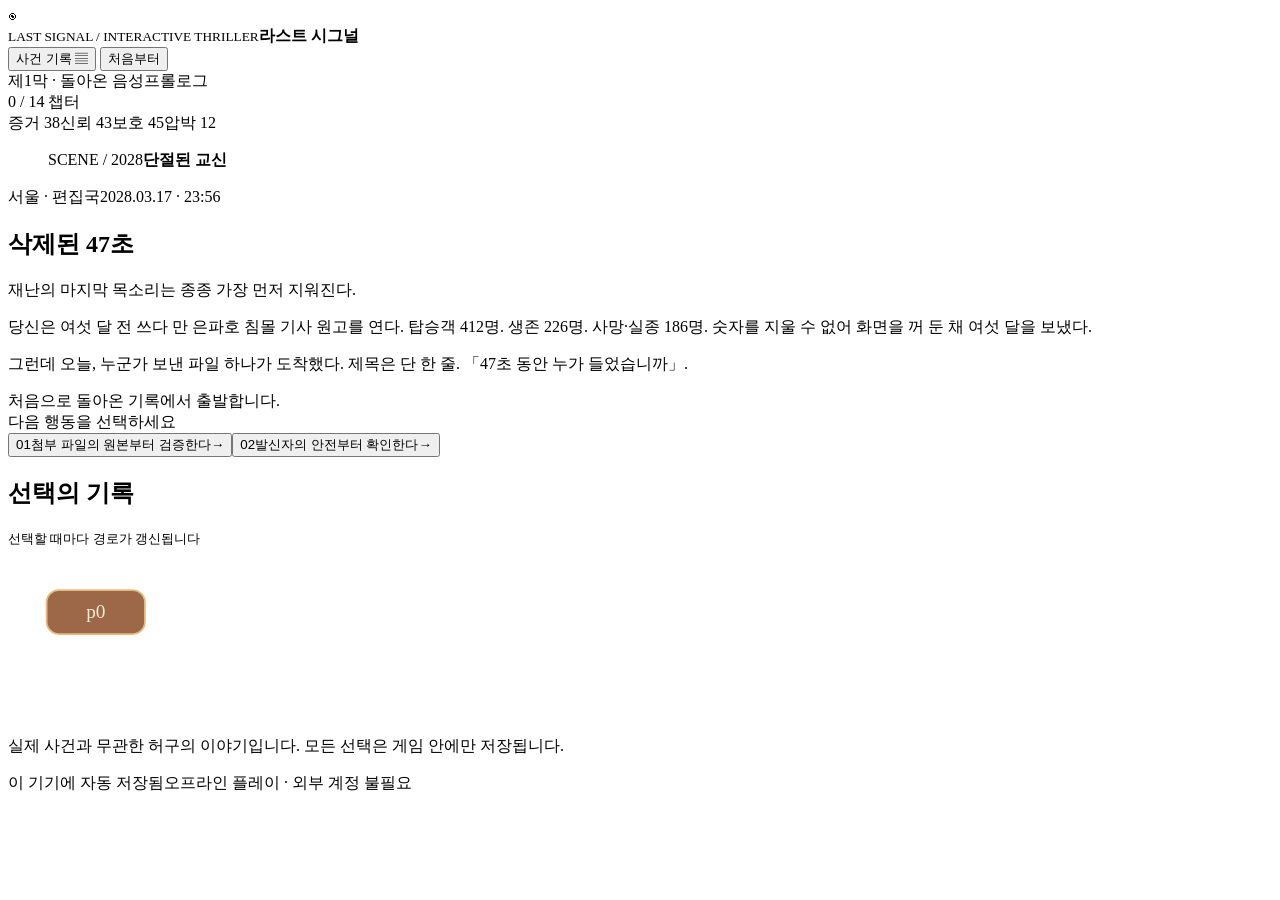
==== reboot/index.html @ 9aeea870 "feat(reboot): accessible game screen, casefile and mobile-first choice UI" ====
<!doctype html>
<html lang="ko">
<head>
 <meta charset="utf-8">
 <meta name="viewport" content="width=device-width,initial-scale=1,viewport-fit=cover">
 <meta name="theme-color" content="#0d1924">
 <meta name="description" content="라스트 시그널: 여객선 은파호 침몰 이후 여섯 달, 취재 기자가 진실과 사람 사이에서 선택하는 심리·범죄 스릴러.">
 <title>라스트 시그널 · 마지막 47초</title>
 <link rel="stylesheet" href="./style.css">
 <script src="./story.js" defer></script>
 <script src="./engine.js" defer></script>
</head>
<body>
 <div class="shell">
  <header class="header">
   <div class="brand">
    <span class="brand-mark" aria-hidden="true">◉</span>
    <div><small>LAST SIGNAL / INTERACTIVE THRILLER</small><strong>라스트 시그널</strong></div>
   </div>
   <div class="header-actions">
    <button type="button" class="subtle" id="boardBtn" aria-controls="dossier" aria-expanded="false">사건 기록 <span aria-hidden="true">▤</span></button>
    <button type="button" class="subtle desktop" id="restartBtn">처음부터</button>
   </div>
  </header>
  <main id="gameMain" class="game" tabindex="-1">
   <div class="chapter-line">
    <div class="chapter-text"><span id="actChip">제1막 · 돌아온 음성</span><span id="chapterChip">프롤로그</span></div>
    <div class="progress-meta"><span id="progressText">0 / 14 챕터</span><div class="progress-track"><i id="progressBar"></i></div></div>
   </div>
   <div id="topStats" class="stats" aria-label="현재 취재 상황"></div>
   <figure id="art" class="visual mood-radio" role="img" aria-label="단절된 교신을 표현한 분위기 배경">
    <div class="horizon"></div><div class="shimmer"></div>
    <div class="signal" aria-hidden="true"><i></i><i></i><i></i><i></i><i></i><i></i><i></i><i></i><i></i><i></i><i></i></div>
    <figcaption><span>SCENE / 2028</span><b id="artName">단절된 교신</b></figcaption>
   </figure>
   <article id="scene" class="story">
    <div class="scene-meta"><span id="sceneLocation">서울 · 편집국</span><time id="sceneTime">2028.03.17</time></div>
    <h1 id="sceneTitle">삭제된 47초</h1>
    <section id="sceneText" class="story-text" aria-live="polite"></section>
    <aside id="feedback" class="choice-feedback" aria-live="polite"></aside>
    <section id="choices" class="choices" aria-label="선택지"></section>
    <section id="endingSummary" class="ending-summary" hidden></section>
    <button id="restartEnding" type="button" class="end-restart" hidden>새로운 선택으로 다시 시작하기</button>
   </article>
   <section class="route-panel" aria-label="최근 결정 경로">
    <div class="route-heading"><h2>선택의 기록</h2><small>선택할 때마다 경로가 갱신됩니다</small></div>
    <svg id="decisionGraph" viewBox="0 0 720 96" preserveAspectRatio="xMidYMid meet"></svg>
   </section>
   <p class="disclaimer">실제 사건과 무관한 허구의 이야기입니다. 모든 선택은 게임 안에만 저장됩니다.</p>
  </main>
  <footer class="footer"><span id="saveStatus">이 기기에 자동 저장됨</span><span>오프라인 플레이 · 외부 계정 불필요</span></footer>
 </div>
 <div id="dossier" class="overlay" role="dialog" aria-modal="true" aria-label="사건 기록과 등장인물" hidden>
  <div class="dossier">
   <header class="dossier-header"><div><small>INVESTIGATION DOSSIER</small><h2>은파호 사건 기록</h2></div><button id="closeBoard" type="button" class="close" aria-label="닫기">✕</button></header>
   <p class="dossier-lede">2027년 9월 18일 침몰 · 탑승 412명 · 사망·실종 186명 · 생존 226명. 사건으로부터 6개월이 흐른 시점입니다.</p>
   <div class="dossier-grid">
    <section><h3>확인한 증거</h3><ul id="evidenceList" class="record-list"></ul></section>
    <section><h3>주요 인물과 신뢰</h3><ul id="contactsList" class="contact-list"></ul></section>
    <section><h3>최근 선택</h3><ul id="timeline" class="timeline-list"></ul></section>
    <section><h3>챕터 진행</h3><ol id="chapterList" class="chapter-list"></ol></section>
   </div>
   <div class="dossier-actions"><button id="exportBtn" type="button">저장 파일 내보내기</button><button id="importBtn" type="button">저장 파일 불러오기</button><button id="restartBoard" type="button" hidden></button><input id="importFile" type="file" accept=".json,application/json" hidden></div>
  </div>
 </div>
</body>
</html>
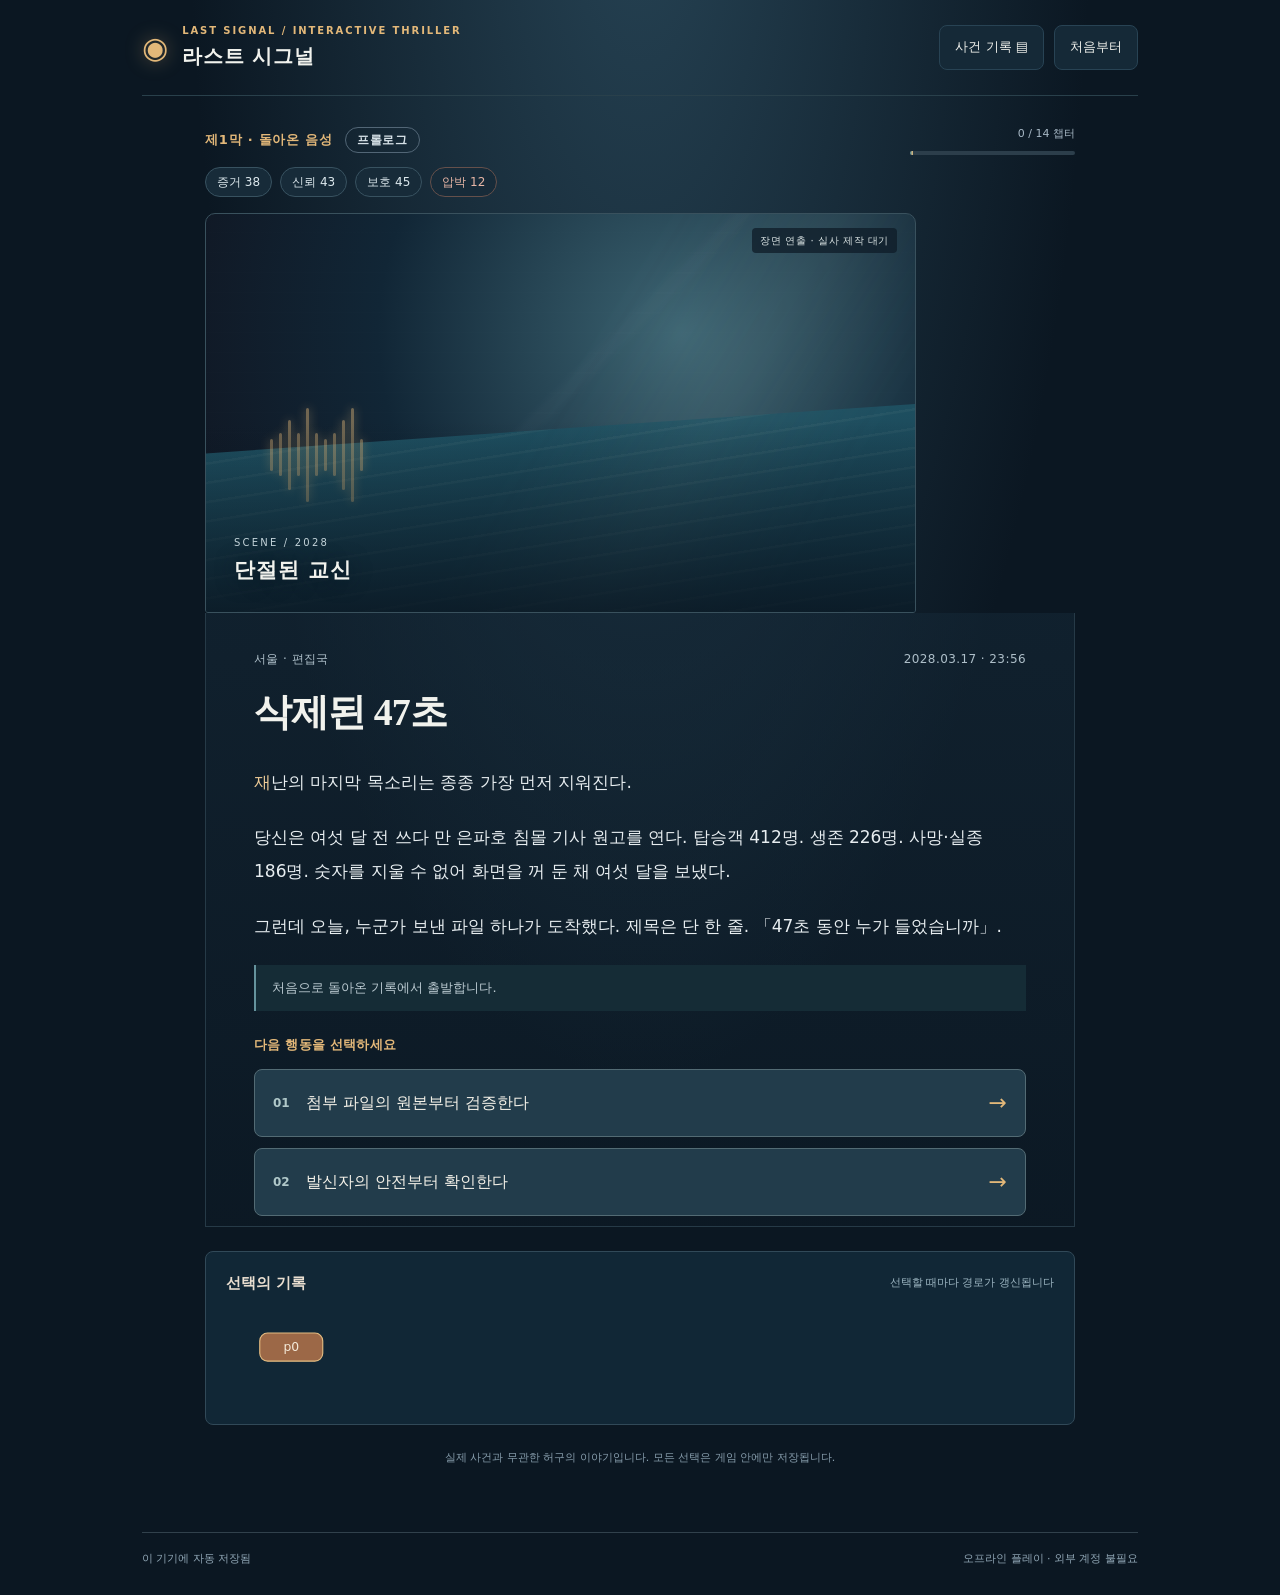
==== commit 47f61ee8: "feat(g2): mount media manifest, cinema renderer and separate fallbacks in reboot HTML" ====
--- a/reboot/index.html
+++ b/reboot/index.html
@@ -7,7 +7,10 @@
  <meta name="description" content="라스트 시그널: 여객선 은파호 침몰 이후 여섯 달, 취재 기자가 진실과 사람 사이에서 선택하는 심리·범죄 스릴러.">
  <title>라스트 시그널 · 마지막 47초</title>
  <link rel="stylesheet" href="./style.css">
+ <link rel="stylesheet" href="./cinema.css">
  <script src="./story.js" defer></script>
+ <script src="./media/manifest.js" defer></script>
+ <script src="./cinema.js" defer></script>
  <script src="./engine.js" defer></script>
 </head>
 <body>
@@ -31,6 +34,9 @@
    <figure id="art" class="visual mood-radio" role="img" aria-label="단절된 교신을 표현한 분위기 배경">
     <div class="horizon"></div><div class="shimmer"></div>
     <div class="signal" aria-hidden="true"><i></i><i></i><i></i><i></i><i></i><i></i><i></i><i></i><i></i><i></i><i></i></div>
+    <div id="cinemaTableau" class="cinema-tableau" aria-hidden="true"></div>
+    <div id="cinemaLayer" class="cinema-layer" aria-hidden="true"></div>
+    <span id="cinemaMediaStatus" class="cinema-media-status">장면 연출 · 실사 제작 대기</span>
     <figcaption><span>SCENE / 2028</span><b id="artName">단절된 교신</b></figcaption>
    </figure>
    <article id="scene" class="story">
--- a/reboot/style.css
+++ b/reboot/style.css
@@ -0,0 +1,25 @@
+@import url('data:text/css,'); /* no network font dependencies */
+:root{color-scheme:dark;--bg:#0b1722;--layer:#102332;--edge:#284354;--text:#f1f2ed;--muted:#a8b9c6;--accent:#e3b879;--sea:#528d98;--ok:#c4d6d8;font-family:Pretendard,"Noto Sans KR","Malgun Gothic",system-ui,-apple-system,sans-serif}
+*{box-sizing:border-box}html{scroll-behavior:auto}body{margin:0;min-height:100vh;background:radial-gradient(ellipse at 50% -10%,#264354 0%,transparent 50%),var(--bg);color:var(--text);line-height:1.7;font-size:16px}
+button{font:inherit;cursor:pointer;color:inherit}button:focus-visible{outline:3px solid var(--accent);outline-offset:3px}button:disabled{cursor:wait;opacity:.55}[hidden]{display:none!important}
+.shell{max-width:1060px;margin:auto;padding:0 32px}
+.header{min-height:96px;display:flex;align-items:center;justify-content:space-between;border-bottom:1px solid #29404b;gap:12px}
+.brand{display:flex;align-items:center;gap:14px}.brand-mark{font-size:30px;color:var(--accent);text-shadow:0 0 20px #e3b87966}.brand small,.dossier-header small{display:block;letter-spacing:.19em;color:var(--accent);font-size:10px;font-weight:700}.brand strong{font-size:20px;letter-spacing:.04em;font-weight:750}
+.header-actions{display:flex;gap:10px}.subtle{background:#152937;border:1px solid var(--edge);padding:10px 15px;border-radius:8px;font-size:13px}.subtle:hover{border-color:#82a0ab}
+.game{max-width:870px;margin:auto;padding-bottom:40px}.chapter-line{display:flex;align-items:center;justify-content:space-between;gap:20px;margin:29px 0 12px}.chapter-text{display:flex;align-items:center;gap:12px;flex-wrap:wrap;font-size:13px;font-weight:700;letter-spacing:.06em;color:var(--accent)}#chapterChip{border:1px solid #526676;border-radius:20px;padding:2px 11px;color:#d5e0e6;font-size:12px}.progress-meta{width:165px;color:var(--muted);text-align:right;font-size:11px}.progress-track{background:#2c3e4b;height:4px;border-radius:8px;margin-top:7px;overflow:hidden}.progress-track i{display:block;width:2%;height:100%;background:linear-gradient(90deg,var(--sea),var(--accent));transition:width .3s}
+.stats{display:flex;gap:8px;flex-wrap:wrap;margin-bottom:16px}.stat-pill{font-size:12px;padding:4px 11px;border:1px solid #385260;background:#172b39;border-radius:20px;color:#dce8ed}.stat-pill[data-stat=heat]{color:#e7b6a6;border-color:#65504b}
+.visual{margin:0;position:relative;overflow:hidden;isolation:isolate;height:clamp(195px,37vw,340px);border:1px solid #39515d;background:linear-gradient(165deg,#243e4d,#172432 54%,#0b151f);border-radius:10px 10px 3px 3px}
+.visual:before{content:'';position:absolute;inset:0;background:repeating-linear-gradient(0deg,transparent 0 18px,#fafafa06 19px 20px),linear-gradient(135deg,transparent 47%,#8293a422 48% 49%,transparent 50%);opacity:.35}
+.visual:after{content:'';position:absolute;inset:0;background:linear-gradient(180deg,#0a141700 52%,#091520ca 100%);pointer-events:none}
+.horizon{position:absolute;inset:54% -15% -25%;transform:rotate(-4deg);background:repeating-linear-gradient(175deg,#b6c4b70e 0 2px,transparent 3px 19px),linear-gradient(#1e4f60,#112d3d)}
+.shimmer{position:absolute;width:40%;height:150%;left:52%;top:-25%;transform:rotate(32deg);background:linear-gradient(90deg,transparent,#b1c6bd13,transparent);filter:blur(14px);animation:glow 8s ease-in-out infinite alternate}
+.signal{position:absolute;left:9%;bottom:27%;height:25%;display:flex;align-items:center;gap:6px;opacity:.46}.signal i{width:3px;height:var(--h,32%);background:var(--accent);box-shadow:0 0 10px var(--accent);border-radius:3px}.signal i:nth-child(3n){--h:70%}.signal i:nth-child(2n){--h:43%}.signal i:nth-child(5n){--h:95%}
+.visual figcaption{position:absolute;z-index:1;left:28px;bottom:23px;display:flex;flex-direction:column;gap:2px}.visual figcaption span{font-size:10px;letter-spacing:.22em;color:#c4d4da}.visual figcaption b{font-size:21px;letter-spacing:.04em;font-weight:600;text-shadow:0 1px 20px #071521}
+.mood-harbor{background:linear-gradient(180deg,#586e79,#263f4e 49%,#111e2b)}.mood-sea,.mood-deck{background:linear-gradient(180deg,#304b62,#142e42 49%,#06151e)}.mood-radio,.mood-server{background:radial-gradient(circle at 67% 30%,#3c6472,#112636 55%,#101521)}.mood-newsroom,.mood-hotel{background:linear-gradient(135deg,#403e42,#243a46 50%,#131c28)}.mood-parking,.mood-warehouse,.mood-archive{background:linear-gradient(125deg,#48585c,#243343 50%,#121b27)}.mood-hospital{background:linear-gradient(150deg,#7b8d87,#314d59 44%,#182b38)}.mood-city{background:linear-gradient(135deg,#70534f,#37404c 44%,#151b2b)}.mood-tower{background:radial-gradient(circle at 68% 30%,#735c50,#223848 40%,#0e1827)}.mood-evidence{background:linear-gradient(145deg,#35434b,#202c3e 50%,#141d28)}
+.story{padding:36px clamp(15px,5vw,48px) 10px;background:linear-gradient(180deg,#15293888,#10222f27);border:1px solid #263a47;border-top:0}.scene-meta{display:flex;justify-content:space-between;gap:12px;flex-wrap:wrap;font-size:12px;color:#aebfc9;letter-spacing:.035em}h1{font-family:"Noto Serif KR","Batang",Georgia,serif;font-size:clamp(27px,4.8vw,38px);line-height:1.35;margin:18px 0 26px;letter-spacing:-.025em;font-weight:700}.story-text p{font-size:17px;line-height:2.0;word-break:keep-all;overflow-wrap:break-word;margin:0 0 21px;color:#e7edf0}.story-text .lead:first-letter{color:#efcc97}.echo{margin:26px 0;padding:18px 21px;border-left:3px solid #ca9862;background:#263340a1}.echo strong{color:var(--accent);font-size:12px;letter-spacing:.06em}.echo p{font-size:14px;margin:8px 0 0;color:#d0dde2;line-height:1.8}
+.choice-feedback{margin:22px 0 20px;padding:12px 16px;border-left:2px solid #65939d;color:#bbcad1;font-size:13px;background:#152c36}.choices{display:grid;gap:11px;padding-top:3px}.choice-heading{font-size:13px;color:var(--accent);font-weight:700;letter-spacing:.02em;margin:0 0 2px}.choice{display:flex;align-items:center;text-align:left;gap:16px;background:#223c4b;color:#f5f2e9;border:1px solid #536b74;border-radius:8px;min-height:68px;padding:13px 18px;transition:background .18s,border-color .18s,transform .18s}.choice:hover{background:#2b4b58;border-color:#e1b77d;transform:translateY(-1px)}.choice-num{font-size:12px;color:#b0c8c9;font-weight:700;flex:none}.choice-label{font-size:16px;line-height:1.5;flex:1}.choice-arrow{font-size:22px;color:var(--accent)}.end-label{font-size:14px;color:#d9c099;padding:14px 0}.ending-summary{margin:20px 0;padding:16px 20px;background:#233845;border:1px solid #435b65}.ending-summary h3{margin:0 0 9px;color:var(--accent)}.ending-summary p{margin:0 0 8px;color:#dae6e7}.end-restart{display:block;width:100%;border:1px solid var(--accent);background:#684e39;padding:17px 10px;margin:16px 0;border-radius:7px;font-weight:700}
+.route-panel{border:1px solid #314958;border-radius:8px;margin:24px 0 12px;padding:19px 20px 10px;background:#112736}.route-heading{display:flex;align-items:center;justify-content:space-between;gap:10px}.route-heading h2{font-size:15px;margin:0;color:#e9ded0}.route-heading small{font-size:11px;color:#9eb7c3}.route-panel svg{display:block;width:100%;height:auto;max-height:108px;margin-top:10px}
+.disclaimer{text-align:center;font-size:11px;color:#879dac;margin:24px 0}.footer{display:flex;justify-content:space-between;gap:12px;color:#91a7b6;border-top:1px solid #31414c;padding:17px 0 26px;font-size:11px}
+.overlay{position:fixed;z-index:50;inset:0;background:#030e16de;backdrop-filter:blur(7px);display:flex;align-items:center;justify-content:center;padding:18px}.dossier{width:min(940px,100%);max-height:min(93vh,1000px);overflow:auto;overscroll-behavior:contain;background:#152735;border:1px solid #6c7471;border-radius:10px;box-shadow:0 24px 65px #0009;padding:28px 28px 34px}.dossier-header{display:flex;justify-content:space-between;align-items:center;gap:10px;border-bottom:1px solid var(--edge);padding-bottom:13px}.dossier-header h2{margin:2px 0;font-size:22px}.close{background:transparent;border:1px solid #5f737e;border-radius:6px;padding:7px 11px}.dossier-lede{font-size:13px;color:#bdcdd5;margin:16px 0 25px;line-height:1.85}.dossier-grid{display:grid;grid-template-columns:1fr 1fr;gap:23px}.dossier-grid section{min-width:0}.dossier-grid h3{font-size:15px;color:var(--accent);margin:0 0 10px}.dossier-grid ul,.dossier-grid ol{padding:0;margin:0;list-style:none;display:grid;gap:8px}.dossier-grid li{background:#203747;padding:9px 12px;border-left:2px solid #6b8796;font-size:13px;line-height:1.55}.dossier-grid li.quiet{color:#97b0bd}.contact strong{display:block;font-size:15px}.contact small{display:block;color:#becad1}.contact span{display:block;color:#91abb8;font-size:12px;margin:4px 0 8px}.contact-meter{height:4px;background:#41505a;border-radius:2px}.contact-meter i{height:100%;display:block;background:#d5b682}.timeline-list li strong{display:block;color:#dfc69e}.timeline-list li span{color:#c6d2d8}.chapter-list li.locked{opacity:.47}.chapter-list li.reached{border-left-color:var(--accent)}.dossier-actions{display:flex;flex-wrap:wrap;gap:12px;border-top:1px solid var(--edge);margin-top:28px;padding-top:19px}.dossier-actions button{border:1px solid #637983;background:#1e3d4b;padding:11px 14px;border-radius:5px;font-size:13px}
+@keyframes glow{from{opacity:.45;transform:translateX(-10%) rotate(32deg)}to{opacity:1;transform:translateX(9%) rotate(32deg)}}@media(prefers-reduced-motion:reduce){*,*:before,*:after{animation:none!important;transition:none!important;scroll-behavior:auto!important}}
+@media(max-width:600px){body{font-size:15px}.shell{padding:0 14px}.header{min-height:73px}.brand{gap:8px}.brand-mark{font-size:22px}.brand small{font-size:8px;letter-spacing:.1em}.brand strong{font-size:17px}.desktop{display:none}.subtle{padding:9px 11px;font-size:12px}.chapter-line{margin:17px 0 11px}.progress-meta{width:96px;flex:none}.visual{height:210px}.visual figcaption{left:18px;bottom:15px}.visual figcaption b{font-size:18px}.story{padding:22px 17px 15px}.scene-meta{font-size:11px}.story h1{margin:14px 0 21px}.story-text p{font-size:16px;line-height:1.93;margin-bottom:18px}.choice{padding:14px 13px;min-height:68px;gap:11px}.choice-label{font-size:15px}.route-panel{padding:15px 9px 4px}.route-heading{padding:0 8px}.route-heading small{font-size:10px}.footer{font-size:10px;flex-wrap:wrap}.dossier{padding:16px 15px 25px;max-height:94vh}.dossier-grid{grid-template-columns:1fr;gap:20px}.dossier-header h2{font-size:19px}.dossier-actions{display:grid;grid-template-columns:1fr 1fr;gap:8px}.dossier-actions button{font-size:12px}}
--- a/reboot/cinema.css
+++ b/reboot/cinema.css
@@ -0,0 +1,50 @@
+/* Reboot G2: honest atmospheric stand-ins until individual film stills are committed.
+ * These are CSS sets, NEVER described as completed photographs or actor motion.
+ */
+.visual{isolation:isolate;aspect-ratio:16/9;height:auto;min-height:195px;max-height:400px}
+.cinema-tableau,.cinema-layer{position:absolute;inset:0;overflow:hidden;pointer-events:none}
+.cinema-tableau{z-index:1}.cinema-layer{z-index:3}
+.cinema-layer .cinema-image,.cinema-layer .cinema-video{
+ display:block;position:absolute;inset:0;width:100%;height:100%;object-fit:cover;object-position:center;
+ background:#121c26;
+}
+.cinema-layer .cinema-video{z-index:2}
+.cinema-real .horizon,.cinema-real .signal,.cinema-real .shimmer{display:none}
+.visual.cinema-real:before{opacity:0}
+.visual:after{z-index:4}
+.visual figcaption{z-index:5!important}
+.cinema-media-status{position:absolute;right:18px;top:14px;z-index:5;color:#dde6e6;background:#0e1b27bf;font-size:10px;letter-spacing:.06em;border-radius:4px;padding:4px 8px;pointer-events:none}
+.cinema-set{position:absolute;inset:0;overflow:hidden}
+.cinema-tableau[hidden]{display:none}
+.cinema-tableau[data-setting=newsroom]~.cinema-layer{filter:none}
+.cinema-newsroom{background:linear-gradient(180deg,#243e50 0%,#121c2b 80%)}
+.newsroom-window{position:absolute;inset:5% 8% 13% 17%;background:repeating-linear-gradient(90deg,transparent 0 25%,#0e1d2c 25.3% 26.4%),linear-gradient(165deg,#314d5a55,#111c2b99);border:9px solid #1d303d;box-shadow:inset 0 0 45px #1c344d,0 0 18px #061424aa}
+.newsroom-city{position:absolute;bottom:24%;left:15%;width:75%;height:38%;background:repeating-linear-gradient(90deg,#0e1c2d 0 23px,#233e4a 24px 42px,#132334 44px 55px);clip-path:polygon(0 55%,9% 58%,9% 27%,20% 27%,20% 42%,30% 42%,30% 6%,44% 6%,44% 48%,54% 48%,54% 20%,65% 20%,65% 38%,79% 38%,79% 0%,91% 0%,91% 50%,100% 50%,100% 100%,0 100%);opacity:.65}
+.newsroom-desk{position:absolute;bottom:0;left:0;width:100%;height:24%;background:linear-gradient(170deg,#3b4650,#131923 43%,#0a141e);transform:skewY(-2deg);box-shadow:0 -12px 36px #0007}
+.newsroom-monitor{position:absolute;width:39%;height:40%;bottom:14%;left:35%;transform:perspective(430px) rotateY(-13deg) rotateX(2deg);border:10px solid #101b26;border-radius:5px;background:radial-gradient(circle at 50% 70%,#215c6a,#0d202a 65%);box-shadow:10px 15px 20px #000b,0 0 45px #8dbbb018}
+.newsroom-monitor:before{content:'';position:absolute;left:7%;top:44%;width:86%;height:14%;background:repeating-linear-gradient(90deg,#91bfc0 0 2px,transparent 2px 9px);opacity:.55;mask-image:linear-gradient(90deg,transparent,#fff 18%,#fff 81%,transparent)}
+.newsroom-led{position:absolute;left:53%;bottom:13%;width:7px;height:7px;border-radius:50%;background:#f7a878;box-shadow:0 0 25px 7px #fc85562c}
+.cinema-evidence{background:radial-gradient(circle at 62% 18%,#54616a,#293642 53%,#121d2b)}
+.cinema-evidence:before{content:'';position:absolute;inset:0;background:repeating-linear-gradient(0deg,#0000 0 25px,#00000009 26px 27px);transform:rotate(-6deg)}
+.dossier-sheet{position:absolute;width:35%;height:64%;left:25%;top:22%;background:linear-gradient(135deg,#8c9796,#566574 80%);transform:rotate(-9deg);box-shadow:10px 20px 30px #0b131cc9;border-radius:2px}
+.dossier-sheet:before{content:'';position:absolute;left:13%;top:19%;width:72%;height:2px;background:#2b495888;box-shadow:0 13px 0 #2b495866,0 26px 0 #2b495888,0 55px 0 #2b495855,0 68px 0 #2b495866}
+.dossier-sheet.sheet-b{left:43%;top:28%;transform:rotate(11deg);background:linear-gradient(135deg,#b0b4a7,#687c81 80%)}
+.dossier-mug{position:absolute;left:13%;bottom:13%;width:15%;height:22%;border-radius:8px 8px 40% 40%;background:radial-gradient(ellipse at 45% 12%,#1a252f 0 22%,#a6b1ac 24% 31%,#313c4a 34%);filter:drop-shadow(5px 12px 8px #0b1218)}
+.dossier-light{position:absolute;width:55%;height:95%;top:-40%;right:-10%;background:radial-gradient(ellipse,#cfc8a52b,transparent 60%);filter:blur(10px)}
+.cinema-rooftop{background:linear-gradient(#182c46,#334a60 55%,#161f30 56%,#101b28)}
+.roof-cloud{position:absolute;inset:0 0 33%;background:radial-gradient(ellipse at 31% 73%,#a3acaf32,#20334e 55%,transparent 65%),radial-gradient(ellipse at 81% 12%,#a1a5af28,#15283f 58%,transparent 70%);opacity:.7}
+.roof-city{position:absolute;bottom:20%;width:100%;height:44%;background:repeating-linear-gradient(90deg,#132134 0 16px,#213649 16px 36px,#0e1b2b 36px 65px);clip-path:polygon(0 61%,12% 61%,12% 14%,20% 14%,20% 51%,28% 51%,28% 25%,40% 25%,40% 40%,52% 40%,52% 3%,62% 3%,62% 47%,73% 47%,73% 30%,85% 30%,85% 52%,100% 52%,100% 100%,0 100%)}
+.roof-rail{position:absolute;bottom:17%;left:-10%;height:7px;width:120%;background:#82929b;box-shadow:0 48px 0 #182b3a,0 6px 5px #101723;transform:rotate(-1deg)}
+.roof-rail:before{content:'';position:absolute;left:20%;top:2px;height:70px;width:7px;background:#82929b;box-shadow:180px 0 0 #82929b,360px 0 0 #82929b,540px 0 0 #82929b}
+.roof-beacon{position:absolute;right:21%;top:18%;width:5px;height:47%;background:#162435}.roof-beacon:before{content:'';position:absolute;left:-4px;top:-7px;width:13px;height:10px;border-radius:6px;background:#ce5e4c;box-shadow:0 0 40px 12px #ea6c443f}
+.roof-rain{position:absolute;inset:-40%;transform:rotate(15deg);background:repeating-linear-gradient(90deg,transparent 0 22px,#cfdee422 23px 24px,transparent 25px 48px);animation:cinema-rain 1.6s linear infinite;opacity:.25}
+.cinema-memorial{background:linear-gradient(180deg,#798d9b,#a5a89e 41%,#455d70 42%,#263f50 55%,#3b4145 57%,#1c2731 100%)}
+.memorial-sky{position:absolute;inset:0 0 52%;background:radial-gradient(ellipse at 45% 40%,#d6bc9666,transparent 70%)}
+.memorial-sea{position:absolute;top:47%;height:14%;width:100%;background:repeating-linear-gradient(176deg,#829da465 0 2px,#243e51 3px 15px)}
+.memorial-ground{position:absolute;inset:60% 0 0;background:linear-gradient(180deg,#606970,#202a36);transform:perspective(200px) rotateX(16deg);transform-origin:top center}
+.memorial-chairs{position:absolute;left:19%;right:7%;bottom:-9%;height:40%;display:grid;grid-template-columns:repeat(6,1fr);grid-template-rows:repeat(3,1fr);gap:7px 17px;perspective:300px;transform:perspective(300px) rotateX(18deg)}
+.chair{position:relative;width:52%;height:48%;border:3px solid #ced3c5;border-radius:2px;opacity:.65;box-shadow:0 8px 0 -2px #111f2b,0 11px 4px #111a27}
+.chair:after{content:'';position:absolute;left:15%;right:15%;bottom:-15px;height:8px;border-left:2px solid #c8ceca;border-right:2px solid #c8ceca}
+@keyframes cinema-rain{from{background-position:0 0}to{background-position:45px 60px}}
+@media(prefers-reduced-motion:reduce){.roof-rain{animation:none}}
+@media(max-width:600px){.visual{min-height:188px;max-height:240px}.cinema-media-status{top:9px;right:9px;font-size:9px;padding:3px 6px}.memorial-chairs{gap:7px 9px}.newsroom-monitor{border-width:6px}}
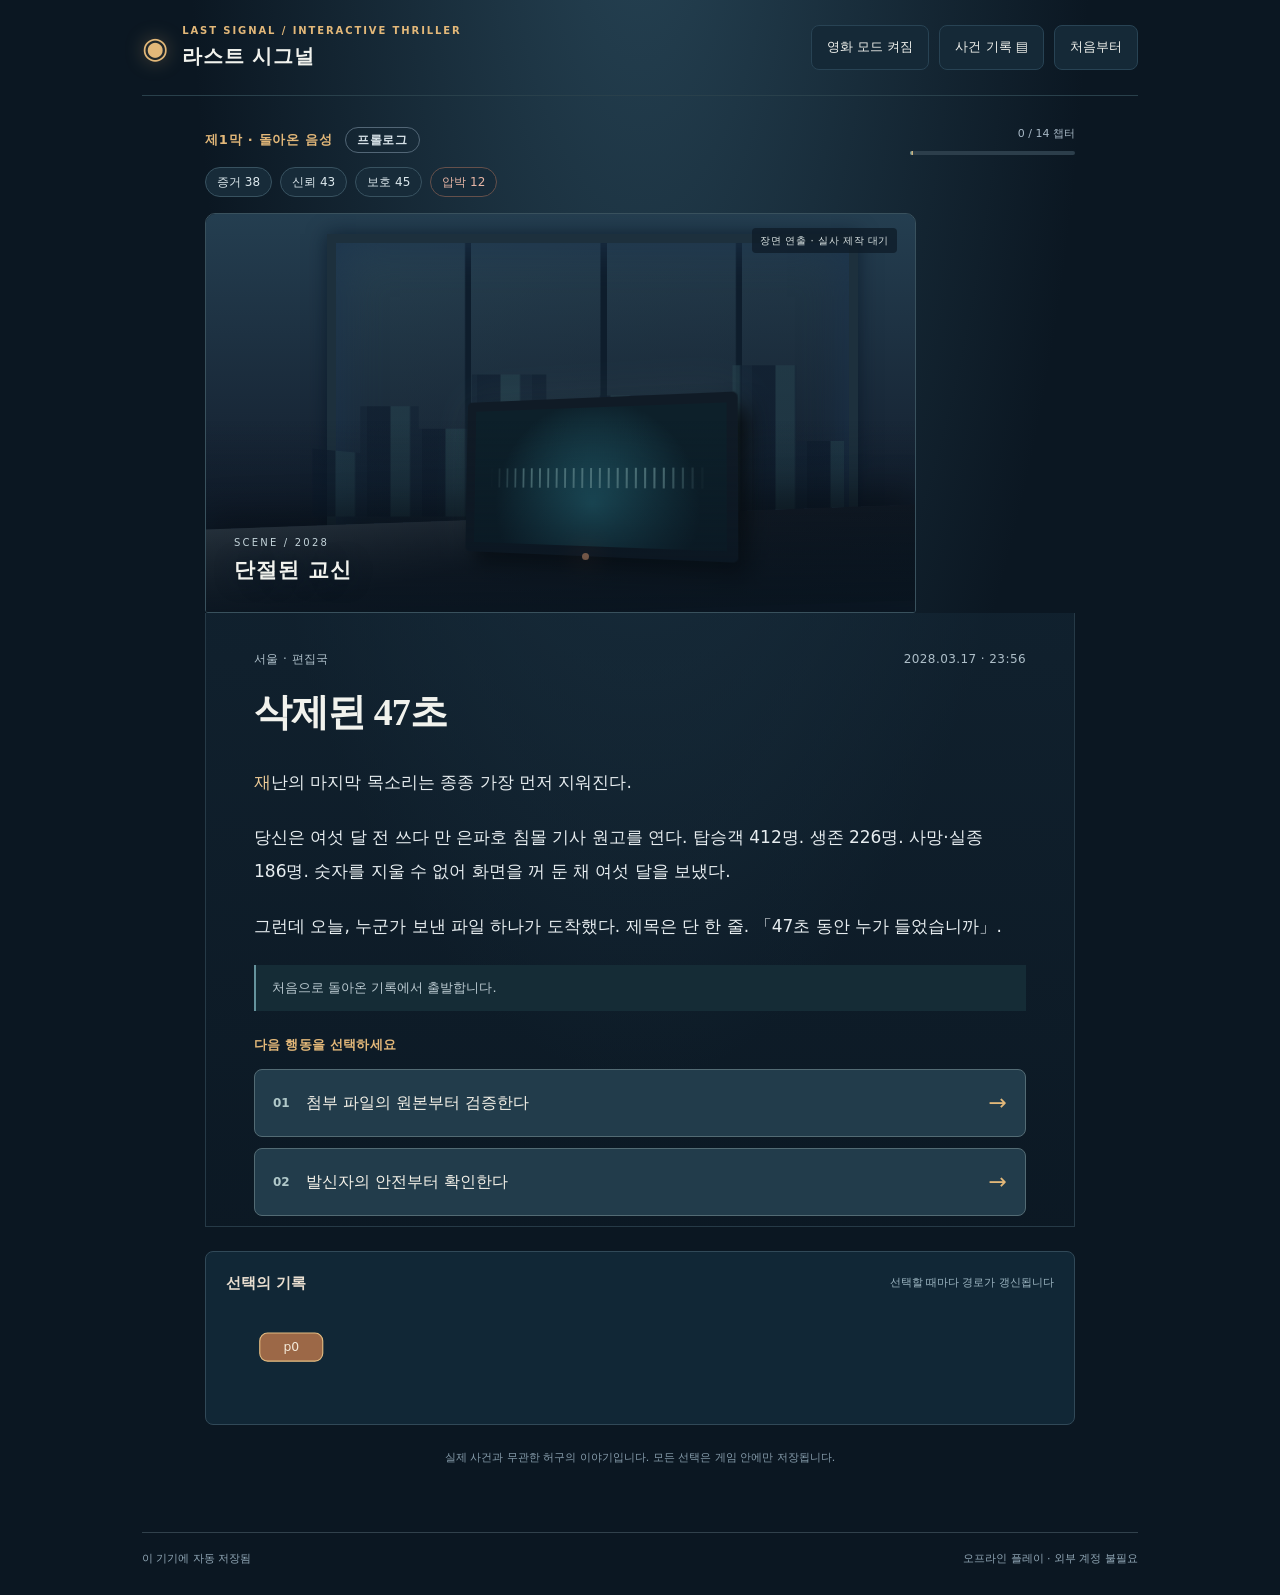
==== commit db2378df: "feat(reboot): add accessible single-scene film controls and focus toggle" ====
--- a/reboot/index.html
+++ b/reboot/index.html
@@ -21,6 +21,7 @@
     <div><small>LAST SIGNAL / INTERACTIVE THRILLER</small><strong>라스트 시그널</strong></div>
    </div>
    <div class="header-actions">
+    <button type="button" class="subtle" id="filmModeBtn" aria-pressed="true">영화 모드 켜짐</button>
     <button type="button" class="subtle" id="boardBtn" aria-controls="dossier" aria-expanded="false">사건 기록 <span aria-hidden="true">▤</span></button>
     <button type="button" class="subtle desktop" id="restartBtn">처음부터</button>
    </div>
@@ -31,12 +32,17 @@
     <div class="progress-meta"><span id="progressText">0 / 14 챕터</span><div class="progress-track"><i id="progressBar"></i></div></div>
    </div>
    <div id="topStats" class="stats" aria-label="현재 취재 상황"></div>
-   <figure id="art" class="visual mood-radio" role="img" aria-label="단절된 교신을 표현한 분위기 배경">
+   <figure id="art" class="visual mood-radio" role="group" aria-label="단절된 교신을 표현한 분위기 배경">
     <div class="horizon"></div><div class="shimmer"></div>
     <div class="signal" aria-hidden="true"><i></i><i></i><i></i><i></i><i></i><i></i><i></i><i></i><i></i><i></i><i></i></div>
     <div id="cinemaTableau" class="cinema-tableau" aria-hidden="true"></div>
     <div id="cinemaLayer" class="cinema-layer" aria-hidden="true"></div>
     <span id="cinemaMediaStatus" class="cinema-media-status">장면 연출 · 실사 제작 대기</span>
+    <div id="cinemaControls" class="cinema-controls" aria-label="영상 재생 조작" hidden>
+     <button type="button" id="cinemaReplay" aria-label="이 장면 영상 다시 재생">다시 보기</button>
+     <button type="button" id="cinemaSound" aria-pressed="false">소리 켜기</button>
+     <button type="button" id="cinemaSkip">영상 건너뛰기</button>
+    </div>
     <figcaption><span>SCENE / 2028</span><b id="artName">단절된 교신</b></figcaption>
    </figure>
    <article id="scene" class="story">
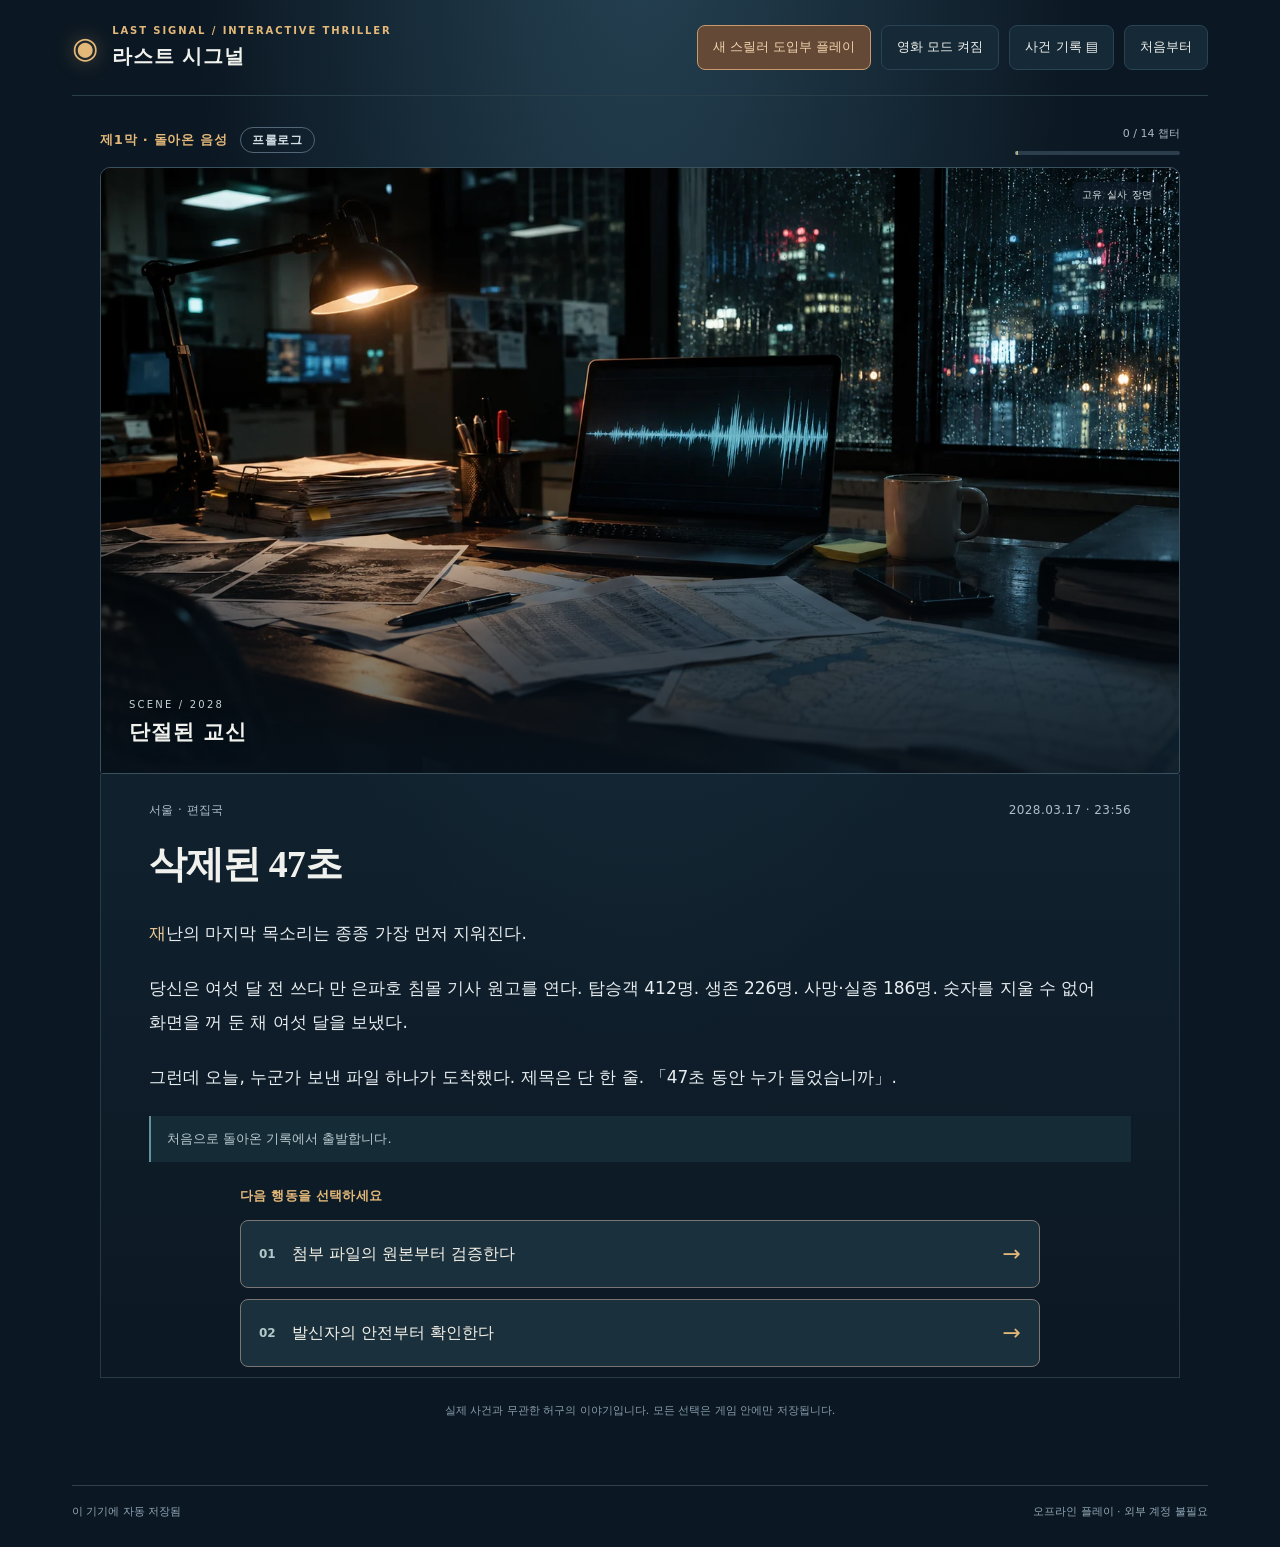
==== commit 784bf0bd: "feat(pilot): prominently link new suspense pilot from the existing reboot without breaking saves" ====
--- a/reboot/index.html
+++ b/reboot/index.html
@@ -21,6 +21,7 @@
     <div><small>LAST SIGNAL / INTERACTIVE THRILLER</small><strong>라스트 시그널</strong></div>
    </div>
    <div class="header-actions">
+    <a class="subtle" href="./pilot/" style="text-decoration:none;color:#f2d2ad;border-color:#cb996c;background:#634936">새 스릴러 도입부 플레이</a>
     <button type="button" class="subtle" id="filmModeBtn" aria-pressed="true">영화 모드 켜짐</button>
     <button type="button" class="subtle" id="boardBtn" aria-controls="dossier" aria-expanded="false">사건 기록 <span aria-hidden="true">▤</span></button>
     <button type="button" class="subtle desktop" id="restartBtn">처음부터</button>
--- a/reboot/cinema.css
+++ b/reboot/cinema.css
@@ -48,3 +48,22 @@
 @keyframes cinema-rain{from{background-position:0 0}to{background-position:45px 60px}}
 @media(prefers-reduced-motion:reduce){.roof-rain{animation:none}}
 @media(max-width:600px){.visual{min-height:188px;max-height:240px}.cinema-media-status{top:9px;right:9px;font-size:9px;padding:3px 6px}.memorial-chairs{gap:7px 9px}.newsroom-monitor{border-width:6px}}
+
+/* Single-frame cinema playback UI. Controls belong to the player, never the generated picture. */
+.cinema-controls{position:absolute;z-index:7;right:16px;bottom:16px;display:flex;gap:7px;flex-wrap:wrap;justify-content:flex-end;max-width:calc(100% - 32px)}
+.cinema-controls button{min-height:42px;padding:8px 12px;background:#07141de6;border:1px solid #a2b5bb99;border-radius:7px;color:#f1f5f3;font-size:12px;line-height:1.3;backdrop-filter:blur(6px)}
+.cinema-controls button:hover{border-color:#e3b879;background:#203743}
+.cinema-controls button:focus-visible{outline:3px solid #e3b879;outline-offset:2px}
+.film-mode .shell{max-width:1200px}
+.film-mode .game{max-width:1080px}
+.film-mode .stats,.film-mode .route-panel{display:none}
+.film-mode .visual{max-height:none;min-height:0;aspect-ratio:16/9}
+.film-mode .story{padding-top:26px}
+.film-mode .choices{max-width:800px;margin:0 auto}
+.film-mode .choice{border-color:#7b7673;background:#1a303d}
+@media(max-width:600px){
+ .cinema-controls{left:8px;right:8px;bottom:8px;max-width:none;gap:5px}
+ .cinema-controls button{min-height:40px;padding:7px 8px;font-size:11px}
+ .film-mode .visual{min-height:0;max-height:none}
+ .film-mode .visual figcaption{bottom:58px}
+}
